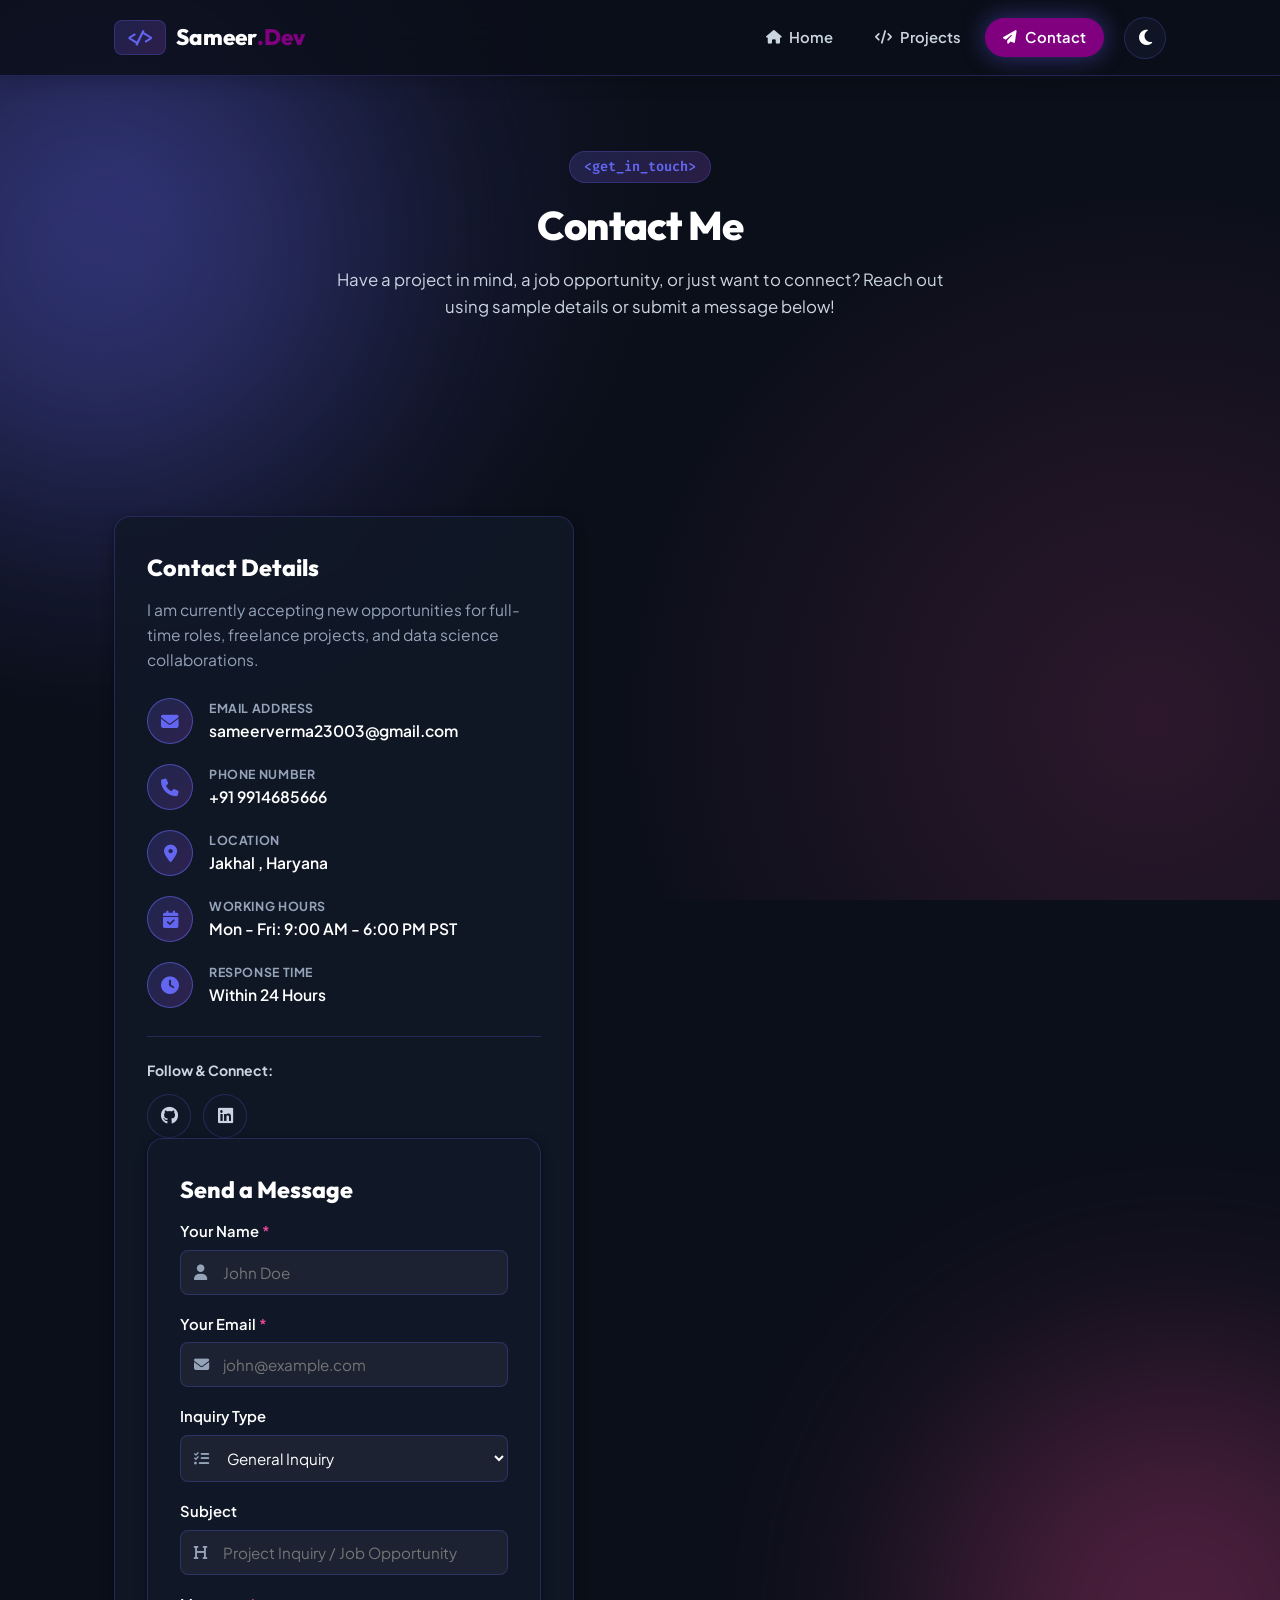
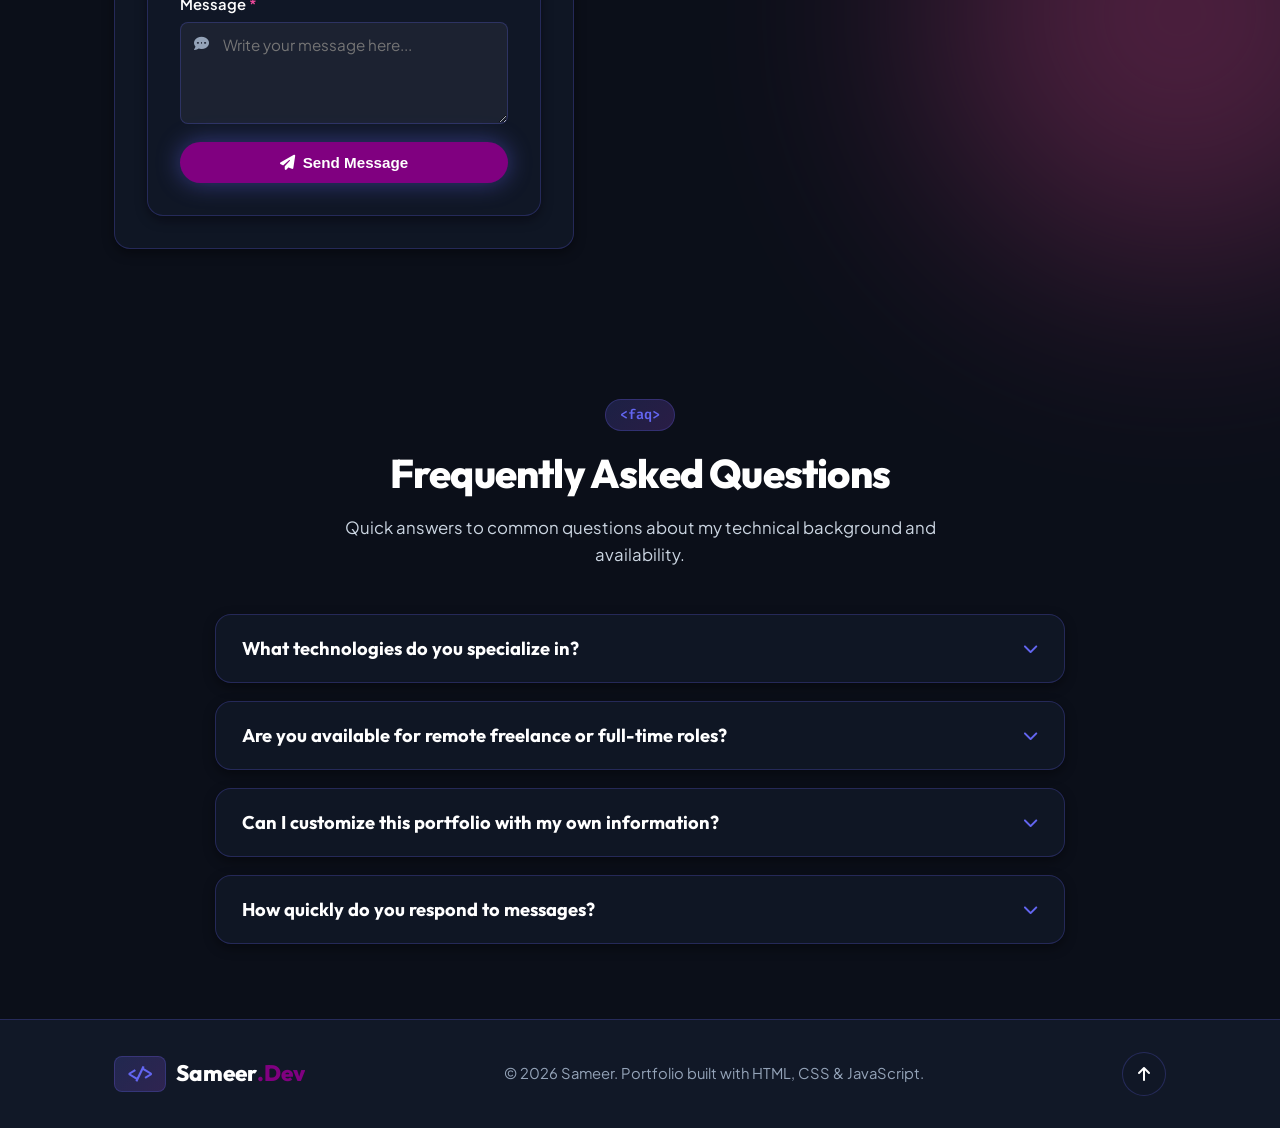
==== MY_PORT_FOLIO/contact.html @ 8824fcc3 "Added MY_PORT_FOLIO" ====
<!DOCTYPE html>
<html lang="en">
<head>
  <meta charset="UTF-8">
  <meta name="viewport" content="width=device-width, initial-scale=1.0">
  <title>Contact | Sameer Developer Portfolio</title>
  <meta name="description" content="Get in touch with Sameer for software engineering, React, TypeScript, Python, and Data Science project inquiries.">
  
  <!-- Google Fonts -->
  <link rel="preconnect" href="https://fonts.googleapis.com">
  <link rel="preconnect" href="https://fonts.gstatic.com" crossorigin>
  <link href="https://fonts.googleapis.com/css2?family=Fira+Code:wght@400;500;600&family=Outfit:wght@400;600;700;800;900&family=Plus+Jakarta+Sans:wght@400;500;600;700&display=swap" rel="stylesheet">
  
  <!-- FontAwesome Icons -->
  <link rel="stylesheet" href="https://cdnjs.cloudflare.com/ajax/libs/font-awesome/6.4.0/css/all.min.css">
  
  <link rel="stylesheet" href="style.css">
</head>
<body>

  <!-- Ambient Background Glows -->
  <div class="ambient-glow glow-1"></div>
  <div class="ambient-glow glow-2"></div>

  <!-- ==========================================
       1. NAVIGATION BAR
       ========================================== -->
  <header class="header">
    <div class="container navbar">
      <a href="index.html" class="logo">
        <span class="logo-icon">&lt;/&gt;</span>
        <span class="logo-text">Sameer<span class="gradient-text">.Dev</span></span>
      </a>
      
      <div class="nav-right">
        <ul class="nav-links">
          <li><a href="index.html" class="nav-link"><i class="fa-solid fa-house"></i> Home</a></li>
          <li><a href="projects.html" class="nav-link"><i class="fa-solid fa-code"></i> Projects</a></li>
          <li><a href="contact.html" class="nav-link active"><i class="fa-solid fa-paper-plane"></i> Contact</a></li>
        </ul>
        <button id="theme-btn" class="theme-toggle-btn" aria-label="Toggle dark/light theme">
          <i class="fa-solid fa-moon" id="theme-icon"></i>
        </button>
      </div>
    </div>
  </header>

  <!-- ==========================================
       2. PAGE HEADER BANNER
       ========================================== -->
  <section class="section page-banner-section">
    <div class="container">
      <div class="section-header">
        <span class="section-tag">&lt;get_in_touch&gt;</span>
        <h1 class="section-title">Contact Me</h1>
        <p class="section-subtitle">Have a project in mind, a job opportunity, or just want to connect? Reach out using sample details or submit a message below!</p>
      </div>
    </div>
  </section>

  <!-- ==========================================
       3. CONTACT GRID & INTERACTIVE FORM
       ========================================== -->
  <section class="section contact-page-section">
    <div class="container">
      <div class="contact-layout">
        
        <!-- Contact Information Card -->
        <div class="glass-card contact-info-card">
          <h3>Contact Details</h3>
          <p>I am currently accepting new opportunities for full-time roles, freelance projects, and data science collaborations.</p>

          <div class="info-item">
            <div class="info-icon"><i class="fa-solid fa-envelope"></i></div>
            <div>
              <div class="info-label">Email Address</div>
              <div class="info-value"><a href="mailto:sameerverma23003@gmail.com">sameerverma23003@gmail.com</a></div>
            </div>
          </div>

          <div class="info-item">
            <div class="info-icon"><i class="fa-solid fa-phone"></i></div>
            <div>
              <div class="info-label">Phone Number</div>
              <div class="info-value"><a href="tel:+15550192834">+91 9914685666</a></div>
            </div>
          </div>

          <div class="info-item">
            <div class="info-icon"><i class="fa-solid fa-location-dot"></i></div>
            <div>
              <div class="info-label">Location</div>
              <div class="info-value">Jakhal , Haryana</div>
            </div>
          </div>

          <div class="info-item">
            <div class="info-icon"><i class="fa-solid fa-calendar-check"></i></div>
            <div>
              <div class="info-label">Working Hours</div>
              <div class="info-value">Mon - Fri: 9:00 AM - 6:00 PM PST</div>
            </div>
          </div>

          <div class="info-item">
            <div class="info-icon"><i class="fa-solid fa-clock"></i></div>
            <div>
              <div class="info-label">Response Time </div>
              <div class="info-value">Within 24 Hours</div>
            </div>
          </div>

          <div class="social-wrapper">
            <span class="social-label">Follow & Connect:</span>
            <div class="social-links-row">
              <a href="https://github.com" target="https://github.com/Sameerverma2303" rel="noopener" class="social-btn"><i class="fa-brands fa-github"></i></a>
              <a href="https://linkedin.com" target="_blank" rel="noopener" class="social-btn"><i class="fa-brands fa-linkedin"></i></a>
             
          </div>
        </div>

        <!-- Contact Form Card -->
        <div class="glass-card contact-form-card">
          <h3>Send a Message</h3>
          
          <form id="contact-form" class="contact-form">
            <div class="form-field">
              <label for="name">Your Name <span class="required">*</span></label>
              <div class="input-container">
                <i class="fa-solid fa-user input-icon"></i>
                <input type="text" id="name" required placeholder="John Doe">
              </div>
            </div>

            <div class="form-field">
              <label for="email">Your Email <span class="required">*</span></label>
              <div class="input-container">
                <i class="fa-solid fa-envelope input-icon"></i>
                <input type="email" id="email" required placeholder="john@example.com">
              </div>
            </div>

            <div class="form-field">
              <label for="inquiry-type">Inquiry Type</label>
              <div class="input-container">
                <i class="fa-solid fa-list-check input-icon"></i>
                <select id="inquiry-type" class="custom-select">
                  <option value="general">General Inquiry</option>
                  <option value="freelance">Freelance Project</option>
                  <option value="job">Full-Time Job Opportunity</option>
                  <option value="collaboration">Collaboration / Open Source</option>
                </select>
              </div>
            </div>

            <div class="form-field">
              <label for="subject">Subject</label>
              <div class="input-container">
                <i class="fa-solid fa-heading input-icon"></i>
                <input type="text" id="subject" placeholder="Project Inquiry / Job Opportunity">
              </div>
            </div>

            <div class="form-field">
              <label for="message">Message <span class="required">*</span></label>
              <div class="input-container textarea-container">
                <i class="fa-solid fa-comment-dots input-icon"></i>
                <textarea id="message" rows="4" required placeholder="Write your message here..."></textarea>
              </div>
            </div>

            <button type="submit" class="btn btn-primary btn-block" id="submit-btn">
              <i class="fa-solid fa-paper-plane"></i> Send Message
            </button>
          </form>

          <div id="form-alert" class="alert-success-box">
            <i class="fa-solid fa-circle-check"></i> Thank you! Your message has been sent successfully.
          </div>
        </div>

      </div>
    </div>
  </section>

  <!-- ==========================================
       4. FAQ ACCORDION SECTION
       ========================================== -->
  <section class="section faq-section">
    <div class="container">
      <div class="section-header">
        <span class="section-tag">&lt;faq&gt;</span>
        <h2 class="section-title">Frequently Asked Questions</h2>
        <p class="section-subtitle">Quick answers to common questions about my technical background and availability.</p>
      </div>

      <div class="faq-container">
        
        <div class="glass-card faq-item">
          <button class="faq-question">
            <span>What technologies do you specialize in?</span>
            <i class="fa-solid fa-chevron-down faq-icon"></i>
          </button>
          <div class="faq-answer">
            <p>I specialize in JavaScript, React, TypeScript, and CSS3 for modern web applications, as well as Python, NumPy, and Pandas for data manipulation, analytics, and metrics pipelines.</p>
          </div>
        </div>

        <div class="glass-card faq-item">
          <button class="faq-question">
            <span>Are you available for remote freelance or full-time roles?</span>
            <i class="fa-solid fa-chevron-down faq-icon"></i>
          </button>
          <div class="faq-answer">
            <p>Yes! I am open to full-time software developer positions, remote contracts, and freelance projects worldwide.</p>
          </div>
        </div>

        <div class="glass-card faq-item">
          <button class="faq-question">
            <span>Can I customize this portfolio with my own information?</span>
            <i class="fa-solid fa-chevron-down faq-icon"></i>
          </button>
          <div class="faq-answer">
            <p>Absolutely! The entire codebase is structured using clean HTML, CSS, and JavaScript with comments guiding you where to swap in your photo (`assets/images/profile.png`), contact details, and projects.</p>
          </div>
        </div>

        <div class="glass-card faq-item">
          <button class="faq-question">
            <span>How quickly do you respond to messages?</span>
            <i class="fa-solid fa-chevron-down faq-icon"></i>
          </button>
          <div class="faq-answer">
            <p>I typically respond within 24 hours on business days via email or the contact form above.</p>
          </div>
        </div>

      </div>
    </div>
  </section>

  <!-- ==========================================
       5. FOOTER
       ========================================== -->
  <footer class="footer">
    <div class="container footer-content">
      <div class="footer-brand">
        <a href="index.html" class="logo">
          <span class="logo-icon">&lt;/&gt;</span>
          <span class="logo-text">Sameer<span class="gradient-text">.Dev</span></span>
        </a>
      </div>
      <p class="footer-copy">&copy; <span id="year">2026</span> Sameer. Portfolio built with HTML, CSS & JavaScript.</p>
      <a href="#top" class="back-to-top" title="Back to top"><i class="fa-solid fa-arrow-up"></i></a>
    </div>
  </footer>

  <script src="script.js"></script>
</body>
</html>
---- MY_PORT_FOLIO/style.css ----
/* ==========================================================================
   HIGH-IMPACT DEVELOPER PORTFOLIO STYLESHEET (style.css)
   Vibrant, high-contrast, ultra-modern styling with glassmorphism,
   glowing card borders, gradient typography, and colorful tech badges.
   ========================================================================== */

/* --------------------------------------------------------------------------
   1. COLOR PALETTE & DESIGN VARIABLES
   -------------------------------------------------------------------------- */
:root {
  /* Dark Theme Palette (Default) */
  --bg-main: #0b0f19;
  --bg-secondary: #111827;
  --bg-card: rgba(17, 24, 39, 0.85);
  --bg-card-hover: rgba(31, 41, 55, 0.95);
  
  --text-main: #ffffff;
  --text-secondary: #cbd5e1;
  --text-muted: #94a3b8;
  
  --primary: #6366f1;       /* Indigo */
  --primary-hover: #4f46e5;
  --accent-purple: #a855f7;
  --accent-pink: #ec4899;
  --accent-cyan: #06b6d4;

  --gradient-main: purple;
  --gradient-pill: linear-gradient(135deg, rgba(99,102,241,0.2) 0%, rgba(168,85,247,0.2) 100%);
  
  --border-color: rgba(99, 102, 241, 0.25);
  --border-glow: rgba(99, 102, 241, 0.6);
  
  --shadow-sm: 0 4px 12px rgba(0, 0, 0, 0.4);
  --shadow-md: 0 10px 30px rgba(0, 0, 0, 0.6);
  --glow-shadow: 0 0 25px rgba(99, 102, 241, 0.45);

  --font-heading: 'Outfit', sans-serif;
  --font-body: 'Plus Jakarta Sans', sans-serif;
  --font-code: 'Fira Code', monospace;
  
  --radius-sm: 8px;
  --radius-md: 16px;
  --radius-lg: 24px;
  --radius-full: 9999px;

  --transition: all 0.25s ease-in-out;
}

/* Light Theme Overrides */
[data-theme="light"] {
  --bg-main: #f8fafc;
  --bg-secondary: #ffffff;
  --bg-card: #ffffff;
  --bg-card-hover: #f1f5f9;
  
  --text-main: #0f172a;
  --text-secondary: #334155;
  --text-muted: #64748b;
  
  --border-color: rgba(99, 102, 241, 0.2);
  --border-glow: rgba(99, 102, 241, 0.5);
  
  --shadow-sm: 0 4px 12px rgba(0, 0, 0, 0.06);
  --shadow-md: 0 10px 25px rgba(0, 0, 0, 0.1);
  --glow-shadow: 0 0 20px rgba(99, 102, 241, 0.25);
}

/* --------------------------------------------------------------------------
   2. GLOBAL STYLES & BACKGROUND GLOWS
   -------------------------------------------------------------------------- */
* {
  margin: 0;
  padding: 0;
  box-sizing: border-box;
}

html {
  scroll-behavior: smooth;
}

body {
  font-family: var(--font-body);
  background-color: var(--bg-main);
  background-image: 
    radial-gradient(circle at 10% 20%, rgba(99, 102, 241, 0.18) 0%, transparent 40%),
    radial-gradient(circle at 90% 80%, rgba(236, 72, 153, 0.15) 0%, transparent 40%);
  background-attachment: fixed;
  color: var(--text-main);
  line-height: 1.6;
  overflow-x: hidden;
  position: relative;
  transition: background-color 0.3s ease, color 0.3s ease;
}

a {
  color: inherit;
  text-decoration: none;
  transition: var(--transition);
}

/* Ambient Background Orbs */
.ambient-glow {
  position: absolute;
  width: 500px;
  height: 500px;
  border-radius: 50%;
  pointer-events: none;
  z-index: -1;
  filter: blur(120px);
  opacity: 0.3;
}

.glow-1 {
  top: 0%;
  left: -150px;
  background: var(--primary);
}

.glow-2 {
  top: 50%;
  right: -150px;
  background: var(--accent-pink);
}

/* --------------------------------------------------------------------------
   3. CONTAINER & UTILITIES
   -------------------------------------------------------------------------- */
.container {
  max-width: 1100px;
  margin: 0 auto;
  padding: 0 24px;
}

.section {
  padding: 75px 0;
  position: relative;
}

.section-header {
  text-align: center;
  margin-bottom: 45px;
}

.section-tag {
  font-family: var(--font-code);
  color: var(--primary);
  background: var(--gradient-pill);
  border: 1px solid var(--border-color);
  padding: 4px 14px;
  border-radius: var(--radius-full);
  font-size: 0.85rem;
  font-weight: 600;
  display: inline-block;
  margin-bottom: 10px;
}

.section-title {
  font-family: var(--font-heading);
  font-size: 2.5rem;
  font-weight: 800;
  letter-spacing: -0.02em;
  margin-bottom: 10px;
}

.section-subtitle {
  color: var(--text-secondary);
  font-size: 1.05rem;
  max-width: 620px;
  margin: 0 auto;
}

/* Gradient Typography */
.gradient-text {
  background: var(--gradient-main);
  -webkit-background-clip: text;
  -webkit-text-fill-color: transparent;
  display: inline-block;
}

/* Glassmorphism Cards */
.glass-card {
  background: var(--bg-card);
  backdrop-filter: blur(16px);
  -webkit-backdrop-filter: blur(16px);
  border: 1px solid var(--border-color);
  border-radius: var(--radius-md);
  box-shadow: var(--shadow-sm);
  transition: var(--transition);
}

.glass-card:hover {
  transform: translateY(-5px);
  border-color: var(--border-glow);
  box-shadow: var(--shadow-md), var(--glow-shadow);
}

/* Buttons */
.btn {
  display: inline-flex;
  align-items: center;
  justify-content: center;
  gap: 8px;
  padding: 12px 24px;
  font-size: 0.95rem;
  font-weight: 700;
  border-radius: var(--radius-full);
  cursor: pointer;
  border: none;
  transition: var(--transition);
  text-decoration: none;
}

.btn-primary {
  background: var(--gradient-main);
  color: #ffffff !important;
  box-shadow: var(--glow-shadow);
}

.btn-primary:hover {
  transform: translateY(-2px) scale(1.02);
  box-shadow: 0 0 30px rgba(99, 102, 241, 0.6);
  color: #ffffff !important;
}

.btn-outline {
  background: var(--bg-card);
  color: var(--text-main) !important;
  border: 1px solid var(--border-color);
}

.btn-outline:hover {
  border-color: var(--primary);
  color: var(--primary) !important;
  background: var(--gradient-pill);
  transform: translateY(-2px);
}

.btn-lg {
  padding: 14px 32px;
  font-size: 1rem;
}

.btn-block {
  width: 100%;
}

/* --------------------------------------------------------------------------
   4. STYLISH HORIZONTAL GLASS NAVBAR
   -------------------------------------------------------------------------- */
.header {
  position: sticky;
  top: 0;
  z-index: 1000;
  background: rgba(11, 15, 25, 0.85);
  backdrop-filter: blur(20px);
  -webkit-backdrop-filter: blur(20px);
  border-bottom: 1px solid var(--border-color);
  box-shadow: 0 4px 20px rgba(0, 0, 0, 0.2);
}

[data-theme="light"] .header {
  background: rgba(248, 250, 252, 0.9);
}

.navbar {
  display: flex;
  justify-content: space-between;
  align-items: center;
  height: 75px;
}

.logo {
  display: flex;
  align-items: center;
  gap: 10px;
  font-family: var(--font-heading);
  font-size: 1.4rem;
  font-weight: 800;
}

.logo-icon {
  font-family: var(--font-code);
  color: var(--primary);
  background: var(--gradient-pill);
  padding: 4px 10px;
  border-radius: var(--radius-sm);
  border: 1px solid var(--border-color);
  font-size: 1rem;
}

.nav-right {
  display: flex;
  align-items: center;
  gap: 20px;
}

.nav-links {
  display: flex;
  align-items: center;
  list-style: none;
  gap: 6px;
}

.nav-link {
  font-size: 0.925rem;
  font-weight: 600;
  color: var(--text-secondary);
  padding: 8px 18px;
  border-radius: var(--radius-full);
  display: flex;
  align-items: center;
  gap: 8px;
}

.nav-link i {
  font-size: 0.85rem;
}

.nav-link:hover,
.nav-link.active {
  color: #ffffff;
  background: var(--gradient-main);
  box-shadow: var(--glow-shadow);
}

.theme-toggle-btn {
  width: 42px;
  height: 42px;
  border-radius: 50%;
  background: var(--bg-card);
  border: 1px solid var(--border-color);
  color: var(--text-main);
  display: flex;
  align-items: center;
  justify-content: center;
  font-size: 1.1rem;
  cursor: pointer;
  transition: var(--transition);
}

.theme-toggle-btn:hover {
  border-color: var(--primary);
  color: var(--primary);
  transform: rotate(20deg);
  box-shadow: var(--glow-shadow);
}

/* --------------------------------------------------------------------------
   5. HERO SECTION & STATS
   -------------------------------------------------------------------------- */
.hero-section {
  padding: 85px 0 65px 0;
}

.hero-layout {
  display: grid;
  grid-template-columns: 1.2fr 0.8fr;
  gap: 40px;
  align-items: center;
}

.status-badge {
  display: inline-flex;
  align-items: center;
  gap: 8px;
  padding: 6px 16px;
  background: var(--gradient-pill);
  border: 1px solid var(--border-glow);
  border-radius: var(--radius-full);
  font-size: 0.85rem;
  font-weight: 600;
  color: var(--primary);
  margin-bottom: 20px;
}

.pulse-dot {
  width: 10px;
  height: 10px;
  background-color: #10b981;
  border-radius: 50%;
  box-shadow: 0 0 0 0 rgba(16, 185, 129, 0.7);
  animation: pulseAnim 2s infinite;
}

@keyframes pulseAnim {
  0% { box-shadow: 0 0 0 0 rgba(16, 185, 129, 0.7); }
  70% { box-shadow: 0 0 0 10px rgba(16, 185, 129, 0); }
  100% { box-shadow: 0 0 0 0 rgba(16, 185, 129, 0); }
}

.hero-title {
  font-family: var(--font-heading);
  font-size: 3.5rem;
  font-weight: 900;
  line-height: 1.12;
  margin-bottom: 14px;
  letter-spacing: -0.03em;
}

.hero-subtitle {
  font-size: 1.35rem;
  font-weight: 600;
  color: var(--text-secondary);
  margin-bottom: 18px;
}

.hero-description {
  font-size: 1.1rem;
  color: var(--text-muted);
  margin-bottom: 28px;
  max-width: 560px;
}

.hero-buttons {
  display: flex;
  gap: 14px;
  margin-bottom: 28px;
  flex-wrap: wrap;
}

.social-links-bar {
  display: flex;
  gap: 12px;
}

.social-btn {
  width: 44px;
  height: 44px;
  border-radius: 50%;
  background: var(--bg-card);
  border: 1px solid var(--border-color);
  color: var(--text-secondary);
  display: flex;
  align-items: center;
  justify-content: center;
  font-size: 1.1rem;
  transition: var(--transition);
}

.social-btn:hover {
  background: var(--gradient-main);
  color: #ffffff;
  border-color: transparent;
  transform: translateY(-4px);
  box-shadow: var(--glow-shadow);
}

/* Avatar Frame & Floating Badges */
.hero-image-wrapper {
  position: relative;
  display: flex;
  justify-content: center;
}

.glowing-avatar-frame {
  position: relative;
  width: 230px;
  height: 230px;
  border-radius: 50%;
  padding: 6px;
  background: var(--gradient-main);
  box-shadow: var(--glow-shadow);
}

.profile-img {
  width: 100%;
  height: 100%;
  object-fit: cover;
  border-radius: 50%;
  background-color: var(--bg-secondary);
}

.floating-badge {
  position: absolute;
  padding: 10px 16px;
  background: var(--bg-card);
  backdrop-filter: blur(16px);
  border: 1px solid var(--border-glow);
  border-radius: var(--radius-md);
  font-size: 0.875rem;
  font-weight: 700;
  display: flex;
  align-items: center;
  gap: 8px;
  box-shadow: var(--shadow-md);
  animation: floatMotion 4s ease-in-out infinite alternate;
}

.badge-1 {
  top: -5px;
  right: -15px;
}

.badge-2 {
  bottom: -5px;
  left: -15px;
  animation-delay: -2s;
}

@keyframes floatMotion {
  0% { transform: translateY(0px); }
  100% { transform: translateY(-10px); }
}

/* Tech Specific Colors */
.react-color { color: #61dafb; }
.python-color { color: #3776ab; }
.js-color { color: #f7df1e; }
.html-color { color: #e34f26; }
.css-color { color: #1572b6; }
.ts-color { color: #3178c6; }
.numpy-color { color: #4dabcf; }
.pandas-color { color: #e70488; }
.matplotlib-color { color: #ff7f0e; }
.ml-color { color: #f89939; }
.node-color { color: #339933; }
.git-color { color: #f05032; }
.github-color { color: #ffffff; }
.sql-color { color: #336791; }
.vscode-color { color: #007acc; }
.jupyter-color { color: #f37626; }

[data-theme="light"] .github-color { color: #0f172a; }

/* Stats Grid */
.stats-section {
  padding: 30px 0;
}

.stats-grid {
  display: grid;
  grid-template-columns: repeat(auto-fit, minmax(200px, 1fr));
  gap: 20px;
}

.stat-card {
  padding: 26px;
  text-align: center;
}

.stat-number {
  font-family: var(--font-heading);
  font-size: 2.8rem;
  font-weight: 900;
  line-height: 1.1;
  margin-bottom: 4px;
}

.stat-label {
  font-size: 0.95rem;
  font-weight: 600;
  color: var(--text-secondary);
}

/* --------------------------------------------------------------------------
   6. ABOUT & TECH STACK
   -------------------------------------------------------------------------- */
.about-grid {
  display: grid;
  grid-template-columns: repeat(auto-fit, minmax(280px, 1fr));
  gap: 24px;
}

.about-card {
  padding: 32px 26px;
  text-align: center;
}

.card-icon-box {
  width: 60px;
  height: 60px;
  border-radius: 50%;
  background: var(--gradient-pill);
  border: 1px solid var(--border-glow);
  color: var(--primary);
  font-size: 1.5rem;
  display: flex;
  align-items: center;
  justify-content: center;
  margin: 0 auto 18px auto;
}

.about-card h3 {
  font-family: var(--font-heading);
  font-size: 1.3rem;
  font-weight: 700;
  margin-bottom: 12px;
}

.about-card p {
  color: var(--text-muted);
  font-size: 0.975rem;
}

.tech-groups {
  display: flex;
  flex-direction: column;
  gap: 24px;
}

.tech-group-card {
  padding: 28px;
}

.group-title {
  font-family: var(--font-heading);
  font-size: 1.25rem;
  font-weight: 700;
  margin-bottom: 20px;
  color: var(--primary);
  display: flex;
  align-items: center;
  gap: 10px;
}

.skills-flex {
  display: flex;
  flex-wrap: wrap;
  gap: 12px;
}

.skill-pill {
  background: rgba(255, 255, 255, 0.05);
  border: 1px solid var(--border-color);
  padding: 10px 20px;
  border-radius: var(--radius-full);
  font-size: 0.95rem;
  font-weight: 600;
  display: flex;
  align-items: center;
  gap: 10px;
  transition: var(--transition);
}

[data-theme="light"] .skill-pill {
  background: rgba(0, 0, 0, 0.03);
}

.skill-pill:hover {
  border-color: var(--primary);
  transform: translateY(-3px);
  box-shadow: var(--shadow-sm), var(--glow-shadow);
  background: var(--gradient-pill);
}

/* --------------------------------------------------------------------------
   7. PROJECTS GRID & FILTER BAR
   -------------------------------------------------------------------------- */
.projects-grid {
  display: grid;
  grid-template-columns: repeat(auto-fit, minmax(320px, 1fr));
  gap: 28px;
}

.project-card {
  overflow: hidden;
  display: flex;
  flex-direction: column;
}

.project-image-box {
  position: relative;
  width: 100%;
  height: 205px;
  overflow: hidden;
}

.project-img {
  width: 100%;
  height: 100%;
  object-fit: cover;
  transition: transform 0.5s ease;
}

.project-card:hover .project-img {
  transform: scale(1.08);
}

.project-badge {
  position: absolute;
  top: 14px;
  left: 14px;
  background: var(--gradient-main);
  color: #ffffff;
  font-size: 0.75rem;
  font-weight: 800;
  padding: 5px 12px;
  border-radius: var(--radius-full);
  text-transform: uppercase;
  letter-spacing: 0.05em;
  box-shadow: var(--shadow-sm);
}

.project-content {
  padding: 24px;
  display: flex;
  flex-direction: column;
  flex: 1;
}

.project-title {
  font-family: var(--font-heading);
  font-size: 1.3rem;
  font-weight: 700;
  margin-bottom: 12px;
  color: var(--text-main);
}

.project-desc {
  font-size: 0.95rem;
  color: var(--text-muted);
  margin-bottom: 20px;
  flex: 1;
}

.tech-tags {
  display: flex;
  flex-wrap: wrap;
  gap: 6px;
  margin-bottom: 22px;
}

.tag {
  font-family: var(--font-code);
  font-size: 0.775rem;
  background: var(--gradient-pill);
  color: var(--primary);
  border: 1px solid var(--border-color);
  padding: 4px 10px;
  border-radius: var(--radius-sm);
  font-weight: 600;
}

.project-actions {
  display: flex;
  gap: 10px;
}

.view-more-container {
  text-align: center;
  margin-top: 45px;
}

/* Filter Bar */
.filter-bar {
  display: flex;
  justify-content: center;
  flex-wrap: wrap;
  gap: 12px;
}

.filter-btn {
  background: var(--bg-card);
  border: 1px solid var(--border-color);
  color: var(--text-secondary);
  padding: 10px 22px;
  border-radius: var(--radius-full);
  font-size: 0.925rem;
  font-weight: 700;
  cursor: pointer;
  transition: var(--transition);
}

.filter-btn:hover,
.filter-btn.active {
  background: var(--gradient-main);
  color: #ffffff;
  border-color: transparent;
  box-shadow: var(--glow-shadow);
}

/* --------------------------------------------------------------------------
   8. TIMELINE & CTA BANNER
   -------------------------------------------------------------------------- */
.timeline {
  display: flex;
  flex-direction: column;
  gap: 22px;
  max-width: 820px;
  margin: 0 auto;
}

.timeline-item {
  position: relative;
  padding: 26px;
  border-left: 4px solid var(--primary);
}

.timeline-dot {
  position: absolute;
  top: 26px;
  left: -10px;
  width: 16px;
  height: 16px;
  border-radius: 50%;
  background: var(--primary);
  border: 3px solid var(--bg-main);
  box-shadow: var(--glow-shadow);
}

.timeline-date {
  font-family: var(--font-code);
  font-size: 0.875rem;
  color: var(--primary);
  font-weight: 700;
  margin-bottom: 4px;
}

.timeline-role {
  font-family: var(--font-heading);
  font-size: 1.25rem;
  font-weight: 700;
  margin-bottom: 8px;
}

.timeline-desc {
  font-size: 0.95rem;
  color: var(--text-muted);
}

/* CTA Card */
.cta-section {
  padding-bottom: 85px;
}

.cta-card {
  padding: 45px 30px;
  text-align: center;
  background: var(--gradient-pill);
  border: 1px solid var(--border-glow);
  box-shadow: var(--glow-shadow);
}

.cta-title {
  font-family: var(--font-heading);
  font-size: 2.2rem;
  font-weight: 800;
  margin-bottom: 14px;
}

.cta-desc {
  color: var(--text-secondary);
  font-size: 1.1rem;
  max-width: 620px;
  margin: 0 auto 28px auto;
}

.cta-buttons {
  display: flex;
  justify-content: center;
  gap: 16px;
  flex-wrap: wrap;
}

/* --------------------------------------------------------------------------
   9. CONTACT PAGE & FAQ ACCORDION
   -------------------------------------------------------------------------- */
.contact-layout {
  display: grid;
  grid-template-columns: 0.9fr 1.1fr;
  gap: 30px;
  align-items: start;
}

.contact-info-card,
.contact-form-card {
  padding: 32px;
}

.contact-info-card h3,
.contact-form-card h3 {
  font-family: var(--font-heading);
  font-size: 1.45rem;
  font-weight: 800;
  margin-bottom: 12px;
}

.contact-info-card p {
  color: var(--text-muted);
  font-size: 0.975rem;
  margin-bottom: 26px;
}

.info-item {
  display: flex;
  align-items: center;
  gap: 16px;
  margin-bottom: 20px;
}

.info-icon {
  width: 46px;
  height: 46px;
  border-radius: 50%;
  background: var(--gradient-pill);
  border: 1px solid var(--border-glow);
  color: var(--primary);
  display: flex;
  align-items: center;
  justify-content: center;
  font-size: 1.1rem;
  flex-shrink: 0;
}

.info-label {
  font-size: 0.775rem;
  font-weight: 700;
  text-transform: uppercase;
  color: var(--text-muted);
  letter-spacing: 0.05em;
}

.info-value {
  font-size: 0.975rem;
  font-weight: 600;
  color: var(--text-main);
}

.social-wrapper {
  margin-top: 28px;
  border-top: 1px solid var(--border-color);
  padding-top: 22px;
}

.social-label {
  font-size: 0.875rem;
  font-weight: 700;
  color: var(--text-secondary);
  display: block;
  margin-bottom: 12px;
}

.social-links-row {
  display: flex;
  gap: 12px;
}

/* Contact Form Input Icons & Custom Select */
.contact-form {
  display: flex;
  flex-direction: column;
  gap: 18px;
}

.form-field {
  display: flex;
  flex-direction: column;
  gap: 6px;
}

.form-field label {
  font-size: 0.925rem;
  font-weight: 600;
}

.required {
  color: var(--accent-pink);
}

.input-container {
  position: relative;
  display: flex;
  align-items: center;
}

.input-icon {
  position: absolute;
  left: 14px;
  color: var(--text-muted);
  font-size: 0.95rem;
  pointer-events: none;
}

.textarea-container .input-icon {
  top: 14px;
}

.input-container input,
.input-container textarea,
.custom-select {
  width: 100%;
  padding: 12px 14px 12px 42px;
  background: rgba(255, 255, 255, 0.05);
  border: 1px solid var(--border-color);
  border-radius: var(--radius-sm);
  color: var(--text-main);
  font-size: 0.95rem;
  font-family: inherit;
  transition: var(--transition);
}

[data-theme="light"] .input-container input,
[data-theme="light"] .input-container textarea,
[data-theme="light"] .custom-select {
  background: rgba(0, 0, 0, 0.03);
}

.custom-select option {
  background-color: var(--bg-secondary);
  color: var(--text-main);
}

.input-container input:focus,
.input-container textarea:focus,
.custom-select:focus {
  outline: none;
  border-color: var(--primary);
  background: rgba(99, 102, 241, 0.08);
  box-shadow: 0 0 0 3px rgba(99, 102, 241, 0.25);
}

.alert-success-box {
  display: none;
  background: rgba(16, 185, 129, 0.18);
  color: #10b981;
  border: 1px solid rgba(16, 185, 129, 0.4);
  padding: 14px;
  border-radius: var(--radius-sm);
  font-size: 0.925rem;
  font-weight: 700;
  text-align: center;
  margin-top: 12px;
}

/* FAQ Accordion */
.faq-container {
  display: flex;
  flex-direction: column;
  gap: 18px;
  max-width: 850px;
  margin: 0 auto;
}

.faq-item {
  padding: 0;
  overflow: hidden;
}

.faq-question {
  width: 100%;
  padding: 22px 26px;
  background: transparent;
  border: none;
  color: var(--text-main);
  font-family: var(--font-heading);
  font-size: 1.15rem;
  font-weight: 700;
  text-align: left;
  display: flex;
  justify-content: space-between;
  align-items: center;
  cursor: pointer;
}

.faq-icon {
  font-size: 0.95rem;
  color: var(--primary);
  transition: transform 0.3s ease;
}

.faq-item.active .faq-icon {
  transform: rotate(180deg);
}

.faq-answer {
  display: none;
  padding: 0 26px 22px 26px;
  color: var(--text-muted);
  font-size: 0.975rem;
  border-top: 1px solid var(--border-color);
  padding-top: 18px;
}

.faq-item.active .faq-answer {
  display: block;
}

/* --------------------------------------------------------------------------
   10. FOOTER
   -------------------------------------------------------------------------- */
.footer {
  background: var(--bg-secondary);
  border-top: 1px solid var(--border-color);
  padding: 32px 0;
}

.footer-content {
  display: flex;
  align-items: center;
  justify-content: space-between;
  flex-wrap: wrap;
  gap: 16px;
}

.footer-copy {
  font-size: 0.925rem;
  color: var(--text-muted);
}

.back-to-top {
  width: 44px;
  height: 44px;
  border-radius: 50%;
  background: var(--bg-card);
  border: 1px solid var(--border-color);
  color: var(--text-main);
  display: flex;
  align-items: center;
  justify-content: center;
  transition: var(--transition);
}

.back-to-top:hover {
  background: var(--gradient-main);
  color: #ffffff;
  border-color: transparent;
  transform: translateY(-4px);
  box-shadow: var(--glow-shadow);
}

/* --------------------------------------------------------------------------
   11. RESPONSIVE BREAKPOINTS
   -------------------------------------------------------------------------- */
@media (max-width: 900px) {
  .hero-layout {
    grid-template-columns: 1fr;
    text-align: center;
  }

  .hero-description {
    margin-left: auto;
    margin-right: auto;
  }

  .hero-buttons,
  .social-links-bar {
    justify-content: center;
  }

  .hero-image-wrapper {
    margin-top: 20px;
  }

  .contact-layout {
    grid-template-columns: 1fr;
  }
}

@media (max-width: 768px) {
  .navbar {
    flex-direction: column;
    height: auto;
    padding: 16px 0;
    gap: 14px;
  }

  .nav-right {
    width: 100%;
    justify-content: space-between;
  }

  .nav-links {
    flex-wrap: wrap;
    gap: 4px;
  }

  .hero-title {
    font-size: 2.6rem;
  }

  .stats-grid {
    grid-template-columns: repeat(2, 1fr);
  }
}
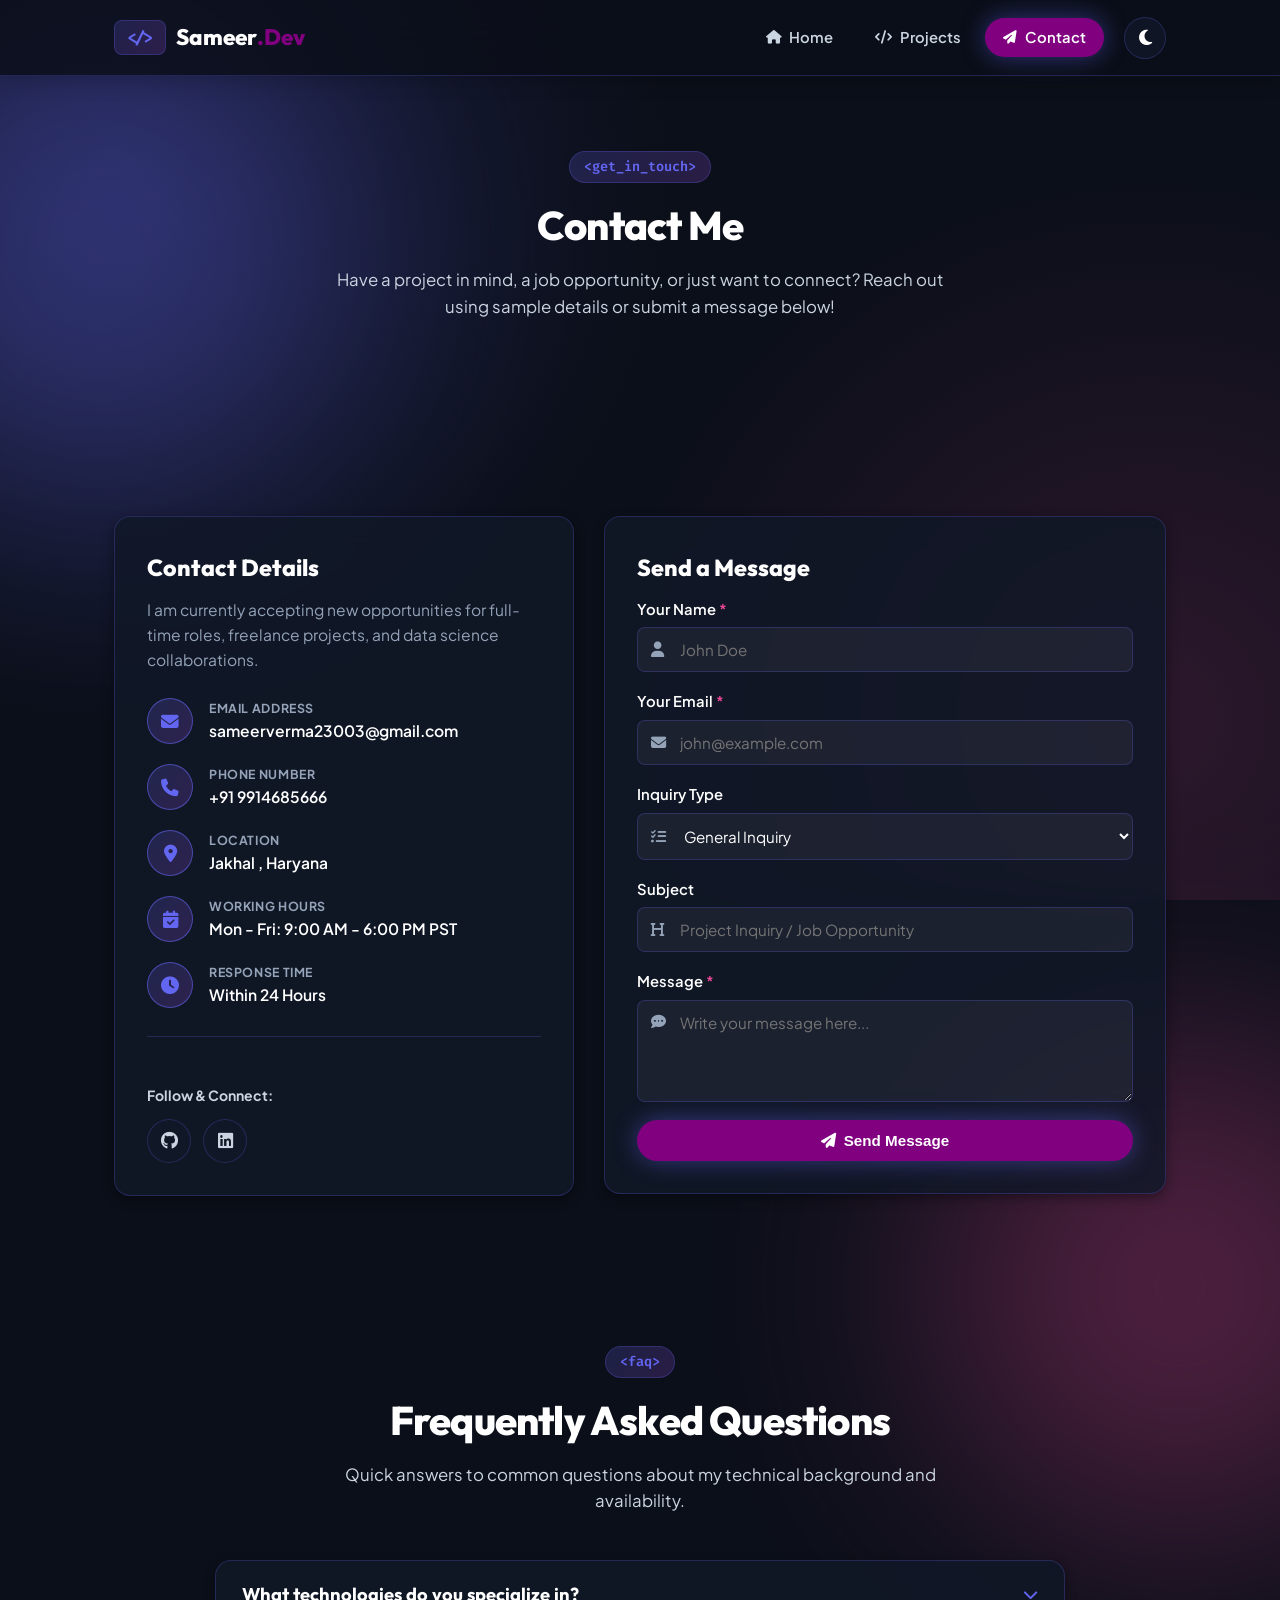
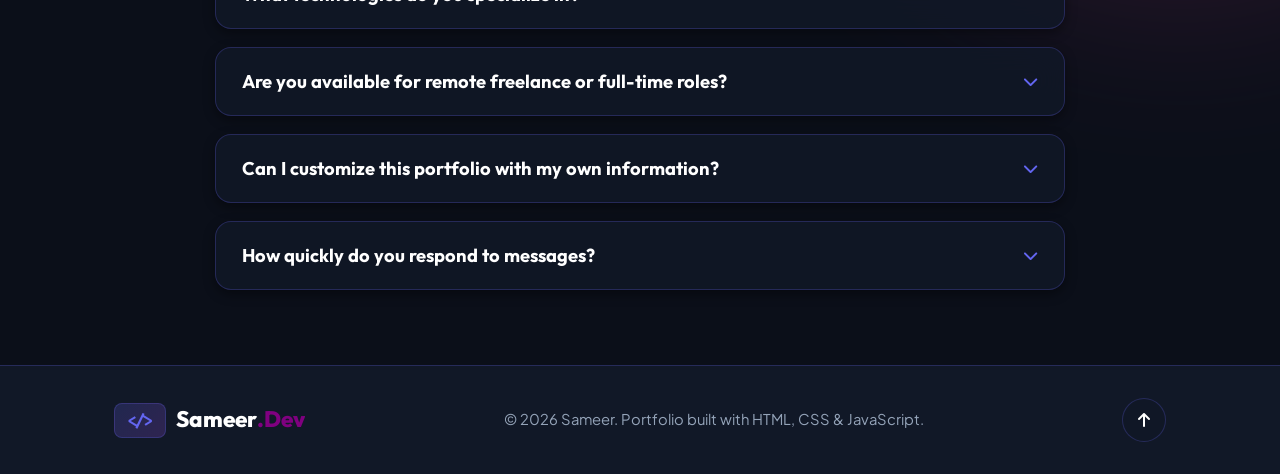
==== commit 6d9cd3a8: "Added MY_PORT_FOLIO" ====
--- a/MY_PORT_FOLIO/contact.html
+++ b/MY_PORT_FOLIO/contact.html
@@ -115,7 +115,7 @@
             <div class="social-links-row">
               <a href="https://github.com" target="https://github.com/Sameerverma2303" rel="noopener" class="social-btn"><i class="fa-brands fa-github"></i></a>
               <a href="https://linkedin.com" target="_blank" rel="noopener" class="social-btn"><i class="fa-brands fa-linkedin"></i></a>
-             
+            </div>
           </div>
         </div>
 
--- a/MY_PORT_FOLIO/style.css
+++ b/MY_PORT_FOLIO/style.css
@@ -864,7 +864,7 @@
 
 .contact-info-card,
 .contact-form-card {
-  padding: 32px;
+  padding:32px;
 }
 
 .contact-info-card h3,
@@ -919,7 +919,7 @@
 .social-wrapper {
   margin-top: 28px;
   border-top: 1px solid var(--border-color);
-  padding-top: 22px;
+  padding-top: 47px;
 }
 
 .social-label {
